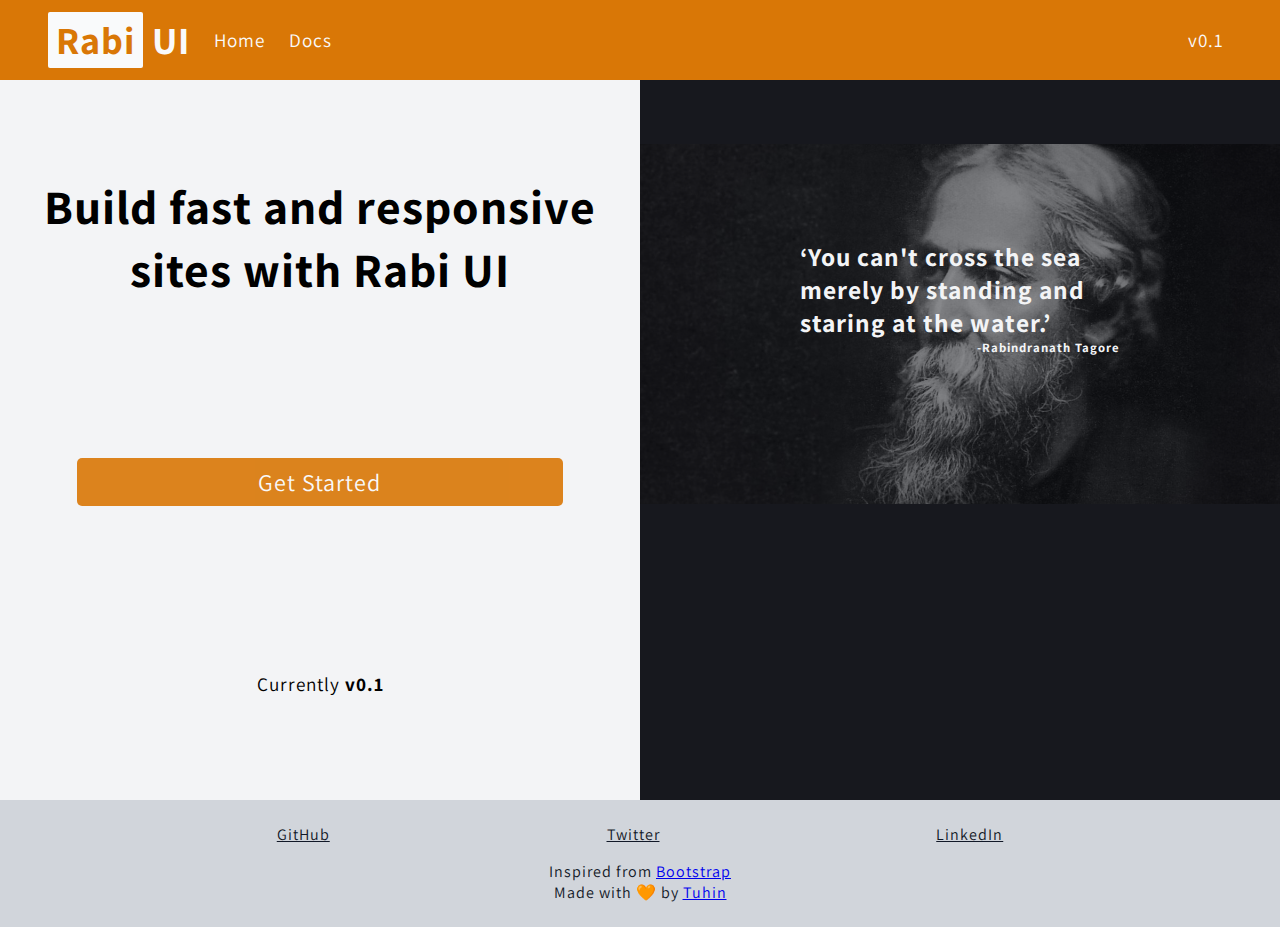
==== index.html @ ff7291e4 "style: styled all the components and added interaction" ====
<!DOCTYPE html>
<html lang="en">

<head>
  <meta charset="UTF-8">
  <meta http-equiv="X-UA-Compatible" content="IE=edge">
  <meta name="viewport" content="width=device-width, initial-scale=1.0">
  <link rel="stylesheet" href="https://cdn.jsdelivr.net/npm/bootstrap-icons@1.4.0/font/bootstrap-icons.css">
  <link rel="stylesheet" href="/css/docsite.css">
  <link rel="stylesheet" href="/css/rabiui.components.css">
  <link rel="stylesheet" href="/css/index.css">
  <title>Rabi UI</title>
</head>

<body>
  <div class="grid-row-main">
    <nav class="navbar fix-top">
      <div class="nav-left">
        <div class="nav-brand">
          <h1>
            <a class="brand-logo" href="/index.html"><span class="nav-highlight">Rabi</span> UI</a>
          </h1>
        </div>
        <div class="version-mobile">
          <p>v0.1</p>
        </div>
        <div id="nav-pills-mobile">
          <ul class="nav-links-mobile">
            <li class="link">
              <a href="/index.html">Home</a>
            </li>
            <li class="link">
              <a href="/docs/docs.html">Docs</a>
            </li>
          </ul>
        </div>
        <div id="nav-pills-desktop">
          <ul class="nav-links-desktop">
            <li class="link">
              <a href="/index.html">Home</a>
            </li>
            <li class="link">
              <a href="/docs/docs.html">Docs</a>
            </li>
          </ul>
        </div>
      </div>
      <div class="nav-right">
        <button id="nav-toggle"><i class="bi bi-list"></i></button>
        <div class="version-desktop">
          <p>v0.1</p>
        </div>
      </div>
    </nav>

    <header class="hero-header">
      <div class="hero">
        <img class="image" src="/images/rabindranath-tagore.jpg" alt="hero">
      </div>
      <div class="overlay-text">
        <h1>‘You can't cross the sea merely by standing and staring at the water.’</h1>
        <p>-Rabindranath Tagore</p>
      </div>
    </header>

    <div class="header-text">
      <h2>Build fast and responsive sites with Rabi UI</h2>
      <div class="btn links btn-desktop">
        <a href="/docs/docs.html">Get Started</a>
      </div>
      <p class="version-desktop">Currently <strong>v0.1</strong></p>
    </div>
    <div class="get-started">
      <div class="btn links">
        <a href="/docs/docs.html">Get Started</a>
      </div>
      <p>Currently <strong>v0.1</strong></p>
    </div>

    <div class="footer">
      <ul class="footer-pills">
        <li class="link">
          <a href="https://github.com/tuhindas30/rabiui-component-library">GitHub</a>
        </li>
        <li class="link">
          <a href="https://twitter.com/tuhindas30">Twitter</a>
        </li>
        <li class="link">
          <a href="https://linkedin.com/in/tuhindas30">LinkedIn</a>
        </li>
      </ul>
      <div class="footer-text">
        <p>
          Inspired from <a href="https://getbootstrap.com">Bootstrap</a>
        </p>
        <p>Made with 🧡 by <a href="https://tuhindas.netlify.app">Tuhin</a> </p>
      </div>
    </div>
  </div>
  <script src="/js/rabiui.js"></script>
</body>

</html>
---- css/docsite.css ----
@import url("https://fonts.googleapis.com/css2?family=Assistant:wght@300;500;700&display=swap");

* {
  margin: 0;
  padding: 0;
  box-sizing: border-box;
  letter-spacing: 1px;
  font-family: "Assistant", sans-serif;
}

html {
  scroll-behavior: smooth;
}

:root {
  --ff: "Assistant", sans-serif;
  --rb-primary: #d97706;
  --rb-very-light-grey: #f9fafb;
  --rb-light-grey: #f3f4f6;
  --rb-grey: #d1d5db;
  --rb-dark-grey: #6b7280;
  --rb-light-black: #111827;
  --rb-red: #dc2626;
}

body {
  background-color: var(--rb-light-grey);
}

/* Mobile Design */

/* Navbar */

.navbar {
  z-index: 10;
  display: flex;
  align-items: center;
  height: 4rem;
  justify-content: space-between;
  font-family: var(--ff);
  padding: 1.2rem 2rem;
  background-color: var(--rb-primary);
  color: var(--rb-very-light-grey);
}

.fix-top {
  position: fixed;
  top: 0;
  left: 0;
  right: 0;
}

.nav-left {
  display: flex;
  align-items: center;
}

.nav-brand {
  font-size: 1rem;
}

.brand-logo {
  text-decoration: none;
  color: var(--rb-very-light-grey);
}

.nav-highlight {
  padding: 0.2rem 0.5rem;
  border-radius: 2px;
  background-color: var(--rb-very-light-grey);
  color: var(--rb-primary);
}

.version-mobile {
  display: block;
  padding: 0.4rem;
  /* border: 1px solid black; */
}

#nav-toggle {
  display: block;
  background-color: transparent;
  border: 2px solid var(--rb-light-black);
  border-radius: 5px;
  color: var(--rb-very-light-grey);
  padding: 0.2rem 0.5rem;
  font-size: 1.2rem;
  cursor: pointer;
}

#nav-toggle:active {
  border-color: var(--rb-light-black);
  box-shadow: 0 0 0.2rem 1px var(--rb-light-black);
}

#nav-pills-mobile {
  position: fixed;
  z-index: 2;
  top: 4rem;
  left: 0;
  right: 0;
  display: none;
  font-size: 1.5rem;
  /* border: 1px solid black; */
}

.nav-links-mobile {
  display: flex;
  flex-direction: column;
  align-items: center;
  justify-content: space-evenly;
  list-style: none;
  height: 100vh;
  background-color: var(--rb-primary);
  /* border: 1px solid black; */
}

.nav-links-mobile .link a {
  text-decoration: none;
  color: var(--rb-very-light-grey);
}

/* Search mobile */

.search-mobile {
  margin-top: 4rem;
  padding: 0.5rem;
  text-align: center;
  border-bottom: 1px solid var(--rb-grey);
}

.search-mobile input {
  font-family: var(--ff);
  padding: 0.5rem;
  font-size: 1.1rem;
  width: 60%;
  outline: none;
  background-color: var(--rb-light-grey);
  border: 2px solid var(--rb-primary);
  border-radius: 5px;
}

.search-mobile input:focus {
  border-color: var(--rb-primary);
  box-shadow: 0 0 0.2rem 1px var(--rb-primary);
}

.search-mobile .search-button {
  background-color: transparent;
  border: 2px solid var(--rb-primary);
  border-radius: 5px;
  color: var(--rb-very-light-grey);
  background-color: var(--rb-primary);
  padding: 0.5rem 0.7rem;
  margin-left: 0.2rem;
  font-size: 1.1rem;
  cursor: pointer;
}

.search-button:active {
  border-color: var(--rb-primary);
  box-shadow: 0 0 0.2rem 1px var(--rb-primary);
}

.documentation {
  display: block;
  max-width: 100%;
  color: var(--rb-light-black);
}

.section {
  padding: 1rem 2rem;
}

.section .intro h1 {
  font-size: 2.5rem;
}

.section .intro p {
  font-size: 1.5rem;
  font-weight: 300;
  padding: 1rem 0;
}

.section h2,
.section h3 {
  padding: 1rem 0;
}

.section p {
  font-size: 1.2rem;
}

.section .text-container h1 {
  font-size: 2rem;
}

.section .text-container h2 {
  padding: 0;
  font-size: 1.5rem;
}

.section .text-container h3 {
  padding: 0;
}

.css-bash,
.js-bash,
.starter-template-bash,
.avatar-bash,
.alert-bash,
.badge-bash,
.badge-icon-bash,
.badge-avatar-bash,
.button-bash,
.card-badge-bash,
.card-dismiss-bash,
.card-overlay-bash,
.card-text-bash,
.card-horizontal-bash,
.card-shadow-bash,
.image-responsive-bash,
.image-round-bash,
.textbox-bash,
.validation-bash,
.list-bash,
.navigation-bash,
.modal-bash,
.ratings-bash,
.text-bash,
.toast-bash {
  overflow: auto;
}

iframe {
  margin-top: 1rem;
  border: 0;
  transform: scale(1);
  overflow: hidden;
}

.css-bash iframe {
  width: 740px;
  height: 105px;
}

.js-bash iframe {
  width: 510px;
  height: 125px;
}

.starter-template-bash iframe {
  width: 790px;
  height: 430px;
}

.avatar-bash iframe {
  width: 690px;
  height: 344px;
}

.alert-bash iframe {
  width: 410px;
  height: 500px;
}

.badge-bash iframe {
  width: 445px;
  height: 140px;
}

.badge-icon-bash iframe {
  width: 333px;
  height: 250px;
}

.badge-avatar-bash iframe {
  width: 750px;
  height: 430px;
}

.button-bash iframe {
  width: 450px;
  height: 300px;
}

.card-badge-bash iframe {
  width: 730px;
  height: 290px;
}

.card-dismiss-bash iframe {
  width: 700px;
  height: 340px;
}

.card-overlay-bash iframe {
  width: 800px;
  height: 320px;
}

.card-text-bash iframe {
  width: 750px;
  height: 375px;
}

.card-horizontal-bash iframe {
  width: 700px;
  height: 308px;
}

.card-shadow-bash iframe {
  width: 690px;
  height: 272px;
}

.image-responsive-bash iframe {
  width: 540px;
  height: 128px;
}

.image-round-bash iframe {
  width: 590px;
  height: 128px;
}

.textbox-bash iframe {
  width: 415px;
  height: 146px;
}

.validation-bash iframe {
  width: 560px;
  height: 902px;
}

.list-bash iframe {
  width: 760px;
  height: 540px;
}

.navigation-bash iframe {
  width: 520px;
  height: 800px;
}

.modal-bash iframe {
  width: 600px;
  height: 360px;
}

.ratings-bash iframe {
  width: 350px;
  height: 416px;
}

.text-bash iframe {
  width: 550px;
  height: 230px;
}

.toast-bash iframe {
  width: 603px;
  height: 150px;
}

.avatar-container {
  display: flex;
  flex-wrap: wrap;
  padding: 1rem 0;
}

.alert-container {
  display: flex;
  flex-direction: column;
}

.badge-container {
  display: flex;
  justify-content: space-evenly;
  flex-wrap: wrap;
  padding: 1rem 0;
}

.badge-icon-container {
  display: flex;
  justify-content: space-around;
  padding: 1rem 0;
  font-size: 3rem;
}

.btn-container {
  display: flex;
  justify-content: space-around;
  flex-wrap: wrap;
}

.footer {
  display: flex;
  flex-direction: column;
  align-items: center;
  text-align: center;
  justify-content: space-between;
  padding: 1rem 0;
  color: var(--rb-light-black);
  background-color: var(--rb-grey);
}

.footer-pills {
  display: flex;
  width: 100%;
  justify-content: space-evenly;
  list-style: none;
  padding: 0.5rem 0;
}

.footer-pills .link a {
  color: var(--rb-light-black);
}

.footer-text {
  padding: 0.5rem 0;
}

/* Disable desktop */

.version-desktop {
  display: none;
}

#nav-links-desktop {
  display: none;
}

.nav-links-desktop {
  display: none;
}

.search-desktop {
  display: none;
}

.sidebar {
  display: none;
}

.grid-row {
  display: block;
}

/* Desktop version */

@media screen and (min-width: 768px) {
  /* Grid Layout */

  .navbar {
    grid-area: nav;
    height: 80px;
    padding: 1.2rem 2rem;
  }

  .sidebar {
    grid-area: sidebar;
    display: block;
    position: fixed;
    top: 4rem;
    left: 0;
    width: 20vw;
    height: 66vh;
    overflow: auto;
    padding: 2rem 0;
    font-size: 1.2rem;
    font-weight: 600;
    font-family: var(--ff);
    background-color: var(--rb-light-grey);
    border-right: 1px solid var(--rb-grey);
  }

  .documentation {
    grid-area: doc;
    display: flex;
    flex-direction: column;
    justify-content: space-between;
    color: var(--rb-light-black);
    max-width: 90%;
    margin: 5rem auto;
  }

  .footer {
    grid-area: footer;
    z-index: 9;
  }

  .grid-row {
    display: grid;
    grid-template-columns: 20vw 1fr;
    grid-template-areas:
      "nav nav "
      "sidebar doc"
      "footer footer";
  }

  /* Navbar left */

  .nav-brand {
    font-size: 1.2rem;
  }

  #nav-links-desktop {
    display: block;
  }

  .nav-links-desktop {
    display: flex;
    height: auto;
    list-style: none;
    font-size: 1.2rem;
  }

  .nav-links-desktop .link {
    padding-left: 1.5rem;
    font-size: 1.2rem;
  }

  .nav-links-desktop .link a {
    text-decoration: none;
    color: var(--rb-very-light-grey);
  }

  /* Navbar Right */

  .nav-right {
    display: flex;
    align-items: center;
    justify-content: space-between;
    flex-basis: 40%;
  }

  .search-desktop {
    display: block;
    width: 100%;
  }

  .search-desktop input {
    padding: 0.5rem;
    font-size: 1.1rem;
    width: 60%;
    outline: none;
    background-color: var(--rb-light-grey);
    border: 2px solid var(--rb-light-black);
    border-radius: 5px;
  }

  .search-desktop input:focus {
    border-color: var(--rb-light-black);
    box-shadow: 0 0 0.5rem 2px var(--rb-light-black);
  }

  .search-desktop .search-button {
    background-color: transparent;
    border: 2px solid var(--rb-light-black);
    border-radius: 5px;
    color: var(--rb-very-light-grey);
    padding: 8px 0.7rem;
    margin-left: 0.2rem;
    font-size: 1.1rem;
    cursor: pointer;
  }

  .search-desktop .search-button:active {
    border-color: var(--rb-light-black);
    box-shadow: 0 0 0.5rem 2px var(--rb-light-black);
  }

  .version-desktop {
    display: block;
    font-size: 1.2rem;
    padding: 0.5rem;
    /* border: 1px solid black; */
  }

  /* Sidebar */

  .sidenav-pills {
    list-style: none;
  }

  .sidenav-pills .link a {
    text-decoration: none;
    display: block;
    padding: 0.5rem 0 0.5rem 3rem;
    color: var(--rb-light-black);
  }

  .sidenav-pills .link a:hover {
    color: var(--rb-primary);
  }

  .section {
    padding: 1.5rem 2rem;
  }

  .section .intro h1 {
    font-size: 3rem;
  }

  .section .intro p {
    font-size: 2rem;
    font-weight: 300;
  }

  .section .text-container h1 {
    font-size: 2rem;
  }

  .section .text-container h2 {
    padding: 0;
    font-size: 1.5rem;
  }

  .section .text-container h3 {
    padding: 0;
  }

  /* Disbling mobile */

  #nav-toggle {
    display: none;
  }

  .nav-links-mobile {
    display: none;
  }

  .search-mobile {
    display: none;
  }

  .version-mobile {
    display: none;
  }
}
---- css/rabiui.components.css ----
@import "/css/avatar.css";
@import "/css/alert.css";
@import "/css/badge.css";
@import "/css/button.css";
@import "/css/card.css";
@import "/css/images.css";
@import "/css/inputs.css";
@import "/css/lists.css";
@import "/css/navigation.css";
@import "/css/modal.css";
@import "/css/ratings.css";
@import "/css/slider.css";
@import "/css/grid.css";
@import "/css/toast.css";
---- css/index.css ----
@import url("https://fonts.googleapis.com/css2?family=Assistant:wght@300;500;700&display=swap");

* {
  margin: 0;
  padding: 0;
  box-sizing: border-box;
  letter-spacing: 1px;
  font-family: "Assistant", sans-serif;
}

:root {
  --ff: "Assistant", sans-serif;
  --rb-primary: #d97706;
  --rb-very-light-grey: #f9fafb;
  --rb-light-grey: #f3f4f6;
  --rb-grey: #d1d5db;
  --rb-dark-grey: #6b7280;
  --rb-light-black: #111827;
  --rb-black: #17181e;
  --rb-red: #dc2626;
}

html {
  scroll-behavior: smooth;
}

body {
  background-color: var(--rb-light-grey);
}

/* Mobile Design */

/* Navbar */

.navbar {
  z-index: 10;
  display: flex;
  align-items: center;
  height: 4rem;
  justify-content: space-between;
  font-family: var(--ff);
  padding: 1.2rem 3rem;
  background-color: var(--rb-primary);
  color: var(--rb-very-light-grey);
}

.fix-top {
  position: fixed;
  top: 0;
  left: 0;
  right: 0;
}

.nav-left {
  display: flex;
  align-items: center;
}

.nav-brand {
  font-size: 1rem;
}

.brand-logo {
  text-decoration: none;
  color: var(--rb-very-light-grey);
}

.nav-highlight {
  padding: 0.2rem 0.5rem;
  border-radius: 2px;
  background-color: var(--rb-very-light-grey);
  color: var(--rb-primary);
}

.version-mobile {
  display: block;
  padding: 0.4rem;
}

#nav-toggle {
  display: block;
  background-color: transparent;
  border: 2px solid var(--rb-light-black);
  border-radius: 5px;
  color: var(--rb-very-light-grey);
  padding: 0.2rem 0.5rem;
  font-size: 1.2rem;
  cursor: pointer;
}

#nav-toggle:active {
  border-color: var(--rb-light-black);
  box-shadow: 0 0 0.2rem 1px var(--rb-light-black);
}

#nav-pills-mobile {
  position: fixed;
  z-index: 2;
  top: 4rem;
  left: 0;
  right: 0;
  display: none;
  font-size: 1.5rem;
}

.nav-links-mobile {
  display: flex;
  flex-direction: column;
  align-items: center;
  justify-content: space-evenly;
  list-style: none;
  height: 100vh;
  background-color: var(--rb-primary);
}

.nav-links-mobile .link a {
  text-decoration: none;
  color: var(--rb-very-light-grey);
}

.hero-header {
  position: relative;
}

.hero {
  margin-top: 4rem;
  opacity: 0.5;
}

.hero-header .overlay-text {
  position: absolute;
  top: 2rem;
  right: 2rem;
  bottom: 2rem;
  left: 2rem;
  font-size: 0.8rem;
  font-weight: bold;
  color: var(--rb-light-black);
}

.overlay-text p {
  text-align: right;
}

.header-text {
  padding: 1rem;
  text-align: center;
}

.header-text h2 {
  font-size: 2.5rem;
}

.grid-row-main {
  display: block;
}

.grid-row-main .btn.links {
  width: 80%;
  display: block;
  margin: 0 auto;
  font-size: 1.5rem;
}

.get-started {
  padding: 1rem 0;
  text-align: center;
}

.footer {
  display: flex;
  flex-direction: column;
  align-items: center;
  text-align: center;
  justify-content: space-between;
  padding: 1rem 0;
  color: var(--rb-light-black);
  background-color: var(--rb-grey);
}

.footer-pills {
  display: flex;
  width: 100%;
  justify-content: space-evenly;
  list-style: none;
  padding: 0.5rem 0;
}

.footer-pills .link a {
  color: var(--rb-light-black);
}

.footer-text {
  padding: 0.5rem 0;
}

/* Disable desktop */

.version-desktop {
  display: none;
}

#nav-links-desktop {
  display: none;
}

.nav-links-desktop {
  display: none;
}

.btn.links.btn-desktop {
  display: none;
}

/* Desktop version */

@media screen and (min-width: 768px) {
  /* Grid Layout */

  .navbar {
    grid-area: nav;
    height: 80px;
    padding: 1.2rem 3rem;
  }

  .hero-header {
    grid-area: header;
    margin-top: 5rem;
    height: 80vh;
    background-color: var(--rb-black);
  }

  .header-text {
    grid-area: ht;
    margin-top: 5rem;
    display: flex;
    flex-direction: column;
    justify-content: space-around;
    align-items: center;
  }

  .footer {
    grid-area: footer;
    z-index: 9;
  }

  .grid-row-main {
    display: grid;
    grid-template-columns: 1fr 1fr;
    grid-template-areas:
      "nav nav"
      "ht header"
      "footer footer";
  }

  .hero-header .overlay-text {
    top: 10rem;
    right: 10rem;
    bottom: 10rem;
    left: 10rem;
    color: var(--rb-light-grey);
  }

  .hero {
    display: flex;
    align-items: center;
  }

  /* Navbar left */

  .nav-brand {
    font-size: 1.2rem;
  }

  #nav-links-desktop {
    display: block;
  }

  .nav-links-desktop {
    display: flex;
    height: auto;
    list-style: none;
    font-size: 1.2rem;
  }

  .nav-links-desktop .link {
    padding-left: 1.5rem;
    font-size: 1.2rem;
  }

  .nav-links-desktop .link a {
    text-decoration: none;
    color: var(--rb-very-light-grey);
  }

  /* Navbar Right */

  .nav-right {
    display: flex;
    align-items: center;
    justify-content: flex-end;
  }

  .version-desktop {
    display: block;
  }

  .header-text h2 {
    font-size: 3rem;
  }

  .btn.links.btn-desktop {
    display: block;
    width: 80%;
    font-size: 1.5rem;
  }

  /* Disbling mobile */

  #nav-toggle {
    display: none;
  }

  .nav-links-mobile {
    display: none;
  }

  .version-mobile {
    display: none;
  }

  .get-started {
    display: none;
  }
}
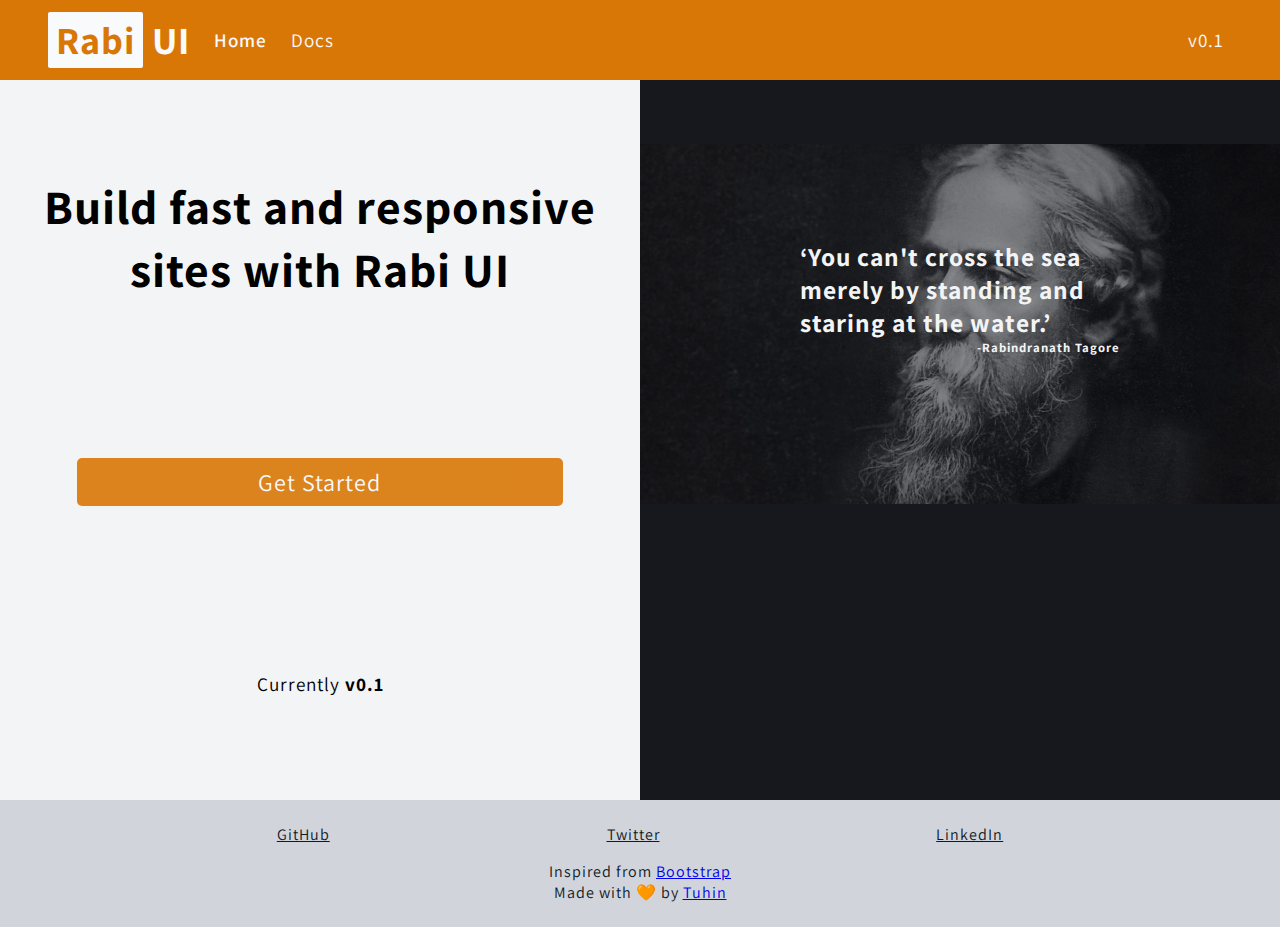
==== commit cf126463: "style: styled icons, active nav-links, optimization" ====
--- a/index.html
+++ b/index.html
@@ -6,10 +6,11 @@
   <meta http-equiv="X-UA-Compatible" content="IE=edge">
   <meta name="viewport" content="width=device-width, initial-scale=1.0">
   <link rel="stylesheet" href="https://cdn.jsdelivr.net/npm/bootstrap-icons@1.4.0/font/bootstrap-icons.css">
-  <link rel="stylesheet" href="/css/docsite.css">
+  <link rel="stylesheet" href="/css/docs.css">
   <link rel="stylesheet" href="/css/rabiui.components.css">
   <link rel="stylesheet" href="/css/index.css">
   <title>Rabi UI</title>
+  <link rel="shortcut icon" href="/images/favicon.ico" type="image/x-icon">
 </head>
 
 <body>
@@ -26,7 +27,7 @@
         </div>
         <div id="nav-pills-mobile">
           <ul class="nav-links-mobile">
-            <li class="link">
+            <li class="link active-mobile">
               <a href="/index.html">Home</a>
             </li>
             <li class="link">
@@ -36,7 +37,7 @@
         </div>
         <div id="nav-pills-desktop">
           <ul class="nav-links-desktop">
-            <li class="link">
+            <li class="link active-desktop">
               <a href="/index.html">Home</a>
             </li>
             <li class="link">
--- a/css/docs.css
+++ b/css/docs.css
@@ -0,0 +1,624 @@
+html {
+  scroll-behavior: smooth;
+}
+
+body {
+  background-color: var(--rb-light-grey);
+}
+
+.active-desktop {
+  font-weight: 600;
+  font-size: 1.3rem;
+}
+
+.active-mobile {
+  font-weight: 600;
+  font-size: 1.6rem;
+}
+
+/* Mobile Design */
+
+/* Navbar */
+
+.navbar {
+  z-index: 10;
+  display: flex;
+  align-items: center;
+  height: 4rem;
+  justify-content: space-between;
+  padding: 1.2rem 2rem;
+  background-color: var(--rb-primary);
+  color: var(--rb-very-light-grey);
+}
+
+.fix-top {
+  position: fixed;
+  top: 0;
+  left: 0;
+  right: 0;
+}
+
+.nav-left {
+  display: flex;
+  align-items: center;
+}
+
+.nav-brand {
+  font-size: 1rem;
+}
+
+.brand-logo {
+  text-decoration: none;
+  color: var(--rb-very-light-grey);
+}
+
+.nav-highlight {
+  padding: 0.2rem 0.5rem;
+  border-radius: 2px;
+  background-color: var(--rb-very-light-grey);
+  color: var(--rb-primary);
+}
+
+.version-mobile {
+  display: block;
+  padding: 0.4rem;
+  /* border: 1px solid black; */
+}
+
+#nav-toggle {
+  display: block;
+  background-color: transparent;
+  border: 2px solid var(--rb-light-black);
+  border-radius: 5px;
+  color: var(--rb-very-light-grey);
+  padding: 0.2rem 0.5rem;
+  font-size: 1.2rem;
+  cursor: pointer;
+}
+
+#nav-toggle:active {
+  border-color: var(--rb-light-black);
+  box-shadow: 0 0 0.2rem 1px var(--rb-light-black);
+}
+
+#nav-pills-mobile {
+  position: fixed;
+  z-index: 2;
+  top: 4rem;
+  left: 0;
+  right: 0;
+  display: none;
+  font-size: 1.5rem;
+}
+
+.nav-links-mobile {
+  display: flex;
+  flex-direction: column;
+  align-items: center;
+  justify-content: space-evenly;
+  list-style: none;
+  height: 100vh;
+  background-color: var(--rb-primary);
+}
+
+.nav-links-mobile .link a {
+  text-decoration: none;
+  color: var(--rb-very-light-grey);
+}
+
+/* Search mobile */
+
+.search-mobile {
+  margin-top: 4rem;
+  padding: 0.5rem;
+  text-align: center;
+  border-bottom: 1px solid var(--rb-grey);
+}
+
+.search-mobile input {
+  padding: 0.5rem;
+  font-size: 1.1rem;
+  width: 60%;
+  outline: none;
+  background-color: var(--rb-light-grey);
+  border: 2px solid var(--rb-primary);
+  border-radius: 5px;
+}
+
+.search-mobile input:focus {
+  border-color: var(--rb-primary);
+  box-shadow: 0 0 0.2rem 1px var(--rb-primary);
+}
+
+.search-mobile .search-button {
+  background-color: transparent;
+  border: 2px solid var(--rb-primary);
+  border-radius: 5px;
+  color: var(--rb-very-light-grey);
+  background-color: var(--rb-primary);
+  padding: 0.5rem 0.7rem;
+  margin-left: 0.2rem;
+  font-size: 1.1rem;
+  cursor: pointer;
+}
+
+.search-button:active {
+  border-color: var(--rb-primary);
+  box-shadow: 0 0 0.2rem 1px var(--rb-primary);
+}
+
+.documentation {
+  display: block;
+  max-width: 100%;
+  color: var(--rb-light-black);
+}
+
+.section {
+  padding: 1rem 2rem;
+}
+
+.section .intro h1 {
+  font-size: 2.5rem;
+}
+
+.section .intro p {
+  font-size: 1.5rem;
+  font-weight: 300;
+  padding: 1rem 0;
+}
+
+.section h2,
+.section h3 {
+  padding: 1rem 0;
+}
+
+.section p {
+  font-size: 1.2rem;
+}
+
+.section .text-container h1 {
+  font-size: 2rem;
+}
+
+.section .text-container h2 {
+  padding: 0;
+  font-size: 1.5rem;
+}
+
+.section .text-container h3 {
+  padding: 0;
+}
+
+.css-bash,
+.js-bash,
+.starter-template-bash,
+.avatar-bash,
+.alert-bash,
+.badge-bash,
+.badge-icon-bash,
+.badge-avatar-bash,
+.button-bash,
+.card-badge-bash,
+.card-dismiss-bash,
+.card-overlay-bash,
+.card-text-bash,
+.card-horizontal-bash,
+.card-shadow-bash,
+.image-responsive-bash,
+.image-round-bash,
+.textbox-bash,
+.validation-bash,
+.list-bash,
+.navigation-bash,
+.modal-bash,
+.ratings-bash,
+.text-bash,
+.toast-bash {
+  overflow: auto;
+}
+
+iframe {
+  margin-top: 1rem;
+  border: 0;
+  transform: scale(1);
+  overflow: hidden;
+}
+
+.css-bash iframe {
+  width: 740px;
+  height: 105px;
+}
+
+.js-bash iframe {
+  width: 510px;
+  height: 125px;
+}
+
+.starter-template-bash iframe {
+  width: 790px;
+  height: 430px;
+}
+
+.avatar-bash iframe {
+  width: 690px;
+  height: 344px;
+}
+
+.alert-bash iframe {
+  width: 410px;
+  height: 500px;
+}
+
+.badge-bash iframe {
+  width: 445px;
+  height: 140px;
+}
+
+.badge-icon-bash iframe {
+  width: 333px;
+  height: 250px;
+}
+
+.badge-avatar-bash iframe {
+  width: 750px;
+  height: 430px;
+}
+
+.button-bash iframe {
+  width: 450px;
+  height: 300px;
+}
+
+.card-badge-bash iframe {
+  width: 730px;
+  height: 290px;
+}
+
+.card-dismiss-bash iframe {
+  width: 700px;
+  height: 340px;
+}
+
+.card-overlay-bash iframe {
+  width: 800px;
+  height: 320px;
+}
+
+.card-text-bash iframe {
+  width: 750px;
+  height: 375px;
+}
+
+.card-horizontal-bash iframe {
+  width: 700px;
+  height: 308px;
+}
+
+.card-shadow-bash iframe {
+  width: 690px;
+  height: 272px;
+}
+
+.image-responsive-bash iframe {
+  width: 540px;
+  height: 128px;
+}
+
+.image-round-bash iframe {
+  width: 590px;
+  height: 128px;
+}
+
+.textbox-bash iframe {
+  width: 415px;
+  height: 146px;
+}
+
+.validation-bash iframe {
+  width: 560px;
+  height: 902px;
+}
+
+.list-bash iframe {
+  width: 760px;
+  height: 540px;
+}
+
+.navigation-bash iframe {
+  width: 520px;
+  height: 800px;
+}
+
+.modal-bash iframe {
+  width: 600px;
+  height: 360px;
+}
+
+.ratings-bash iframe {
+  width: 350px;
+  height: 416px;
+}
+
+.text-bash iframe {
+  width: 550px;
+  height: 230px;
+}
+
+.toast-bash iframe {
+  width: 603px;
+  height: 150px;
+}
+
+.avatar-container {
+  display: flex;
+  flex-wrap: wrap;
+  padding: 1rem 0;
+}
+
+.alert-container {
+  display: flex;
+  flex-direction: column;
+}
+
+.badge-container {
+  display: flex;
+  justify-content: space-evenly;
+  flex-wrap: wrap;
+  padding: 1rem 0;
+}
+
+.badge-icon-container {
+  display: flex;
+  justify-content: space-around;
+  padding: 1rem 0;
+  font-size: 3rem;
+}
+
+.btn-container {
+  display: flex;
+  justify-content: space-around;
+  flex-wrap: wrap;
+}
+
+.footer {
+  display: flex;
+  flex-direction: column;
+  align-items: center;
+  text-align: center;
+  justify-content: space-between;
+  padding: 1rem 0;
+  color: var(--rb-light-black);
+  background-color: var(--rb-grey);
+}
+
+.footer-pills {
+  display: flex;
+  width: 100%;
+  justify-content: space-evenly;
+  list-style: none;
+  padding: 0.5rem 0;
+}
+
+.footer-pills .link a {
+  color: var(--rb-light-black);
+}
+
+.footer-text {
+  padding: 0.5rem 0;
+}
+
+/* Disable desktop */
+
+.version-desktop {
+  display: none;
+}
+
+#nav-links-desktop {
+  display: none;
+}
+
+.nav-links-desktop {
+  display: none;
+}
+
+.search-desktop {
+  display: none;
+}
+
+.sidebar {
+  display: none;
+}
+
+.grid-row {
+  display: block;
+}
+
+/* Desktop version */
+
+@media screen and (min-width: 768px) {
+  /* Grid Layout */
+
+  .navbar {
+    grid-area: nav;
+    height: 80px;
+    padding: 1.2rem 3rem;
+  }
+
+  .sidebar {
+    grid-area: sidebar;
+    display: block;
+    position: fixed;
+    top: 4rem;
+    left: 0;
+    width: 20vw;
+    height: 66vh;
+    overflow: auto;
+    padding: 2rem 0;
+    font-size: 1.2rem;
+    font-weight: 600;
+    background-color: var(--rb-light-grey);
+    border-right: 1px solid var(--rb-grey);
+  }
+
+  .documentation {
+    grid-area: doc;
+    display: flex;
+    flex-direction: column;
+    justify-content: space-between;
+    color: var(--rb-light-black);
+    max-width: 90%;
+    margin: 5rem auto;
+  }
+
+  .footer {
+    grid-area: footer;
+    z-index: 9;
+  }
+
+  .grid-row {
+    display: grid;
+    grid-template-columns: 20vw 1fr;
+    grid-template-areas:
+      "nav nav "
+      "sidebar doc"
+      "footer footer";
+  }
+
+  /* Navbar left */
+
+  .nav-brand {
+    font-size: 1.2rem;
+  }
+
+  #nav-links-desktop {
+    display: block;
+  }
+
+  .nav-links-desktop {
+    display: flex;
+    height: auto;
+    list-style: none;
+    font-size: 1.2rem;
+  }
+
+  .nav-links-desktop .link {
+    padding-left: 1.5rem;
+  }
+
+  .nav-links-desktop .link a {
+    text-decoration: none;
+    color: var(--rb-very-light-grey);
+  }
+
+  /* Navbar Right */
+
+  .nav-right {
+    display: flex;
+    align-items: center;
+    justify-content: space-between;
+    flex-basis: 40%;
+  }
+
+  .search-desktop {
+    display: block;
+    width: 100%;
+  }
+
+  .search-desktop input {
+    padding: 0.5rem;
+    font-size: 1.1rem;
+    width: 60%;
+    outline: none;
+    border: none;
+    background-color: var(--rb-light-grey);
+    border-radius: 5px;
+  }
+
+  .search-desktop input:focus {
+    border-color: var(--rb-light-black);
+    box-shadow: 0 0 0.5rem 2px var(--rb-light-black);
+  }
+
+  .search-desktop .search-button {
+    background-color: transparent;
+    border: none;
+    border-radius: 5px;
+    color: var(--rb-very-light-grey);
+    padding: 8px 0.7rem;
+    margin-left: 0.2rem;
+    font-size: 1.1rem;
+    cursor: pointer;
+  }
+
+  .search-desktop .search-button:active {
+    border-color: var(--rb-light-black);
+    box-shadow: 0 0 0.5rem 2px var(--rb-light-black);
+  }
+
+  .version-desktop {
+    display: block;
+    font-size: 1.2rem;
+    padding: 0.5rem;
+  }
+
+  /* Sidebar */
+
+  .sidenav-pills {
+    list-style: none;
+  }
+
+  .sidenav-pills .link a {
+    text-decoration: none;
+    display: block;
+    padding: 0.5rem 0 0.5rem 3rem;
+    color: var(--rb-light-black);
+  }
+
+  .sidenav-pills .link a:hover {
+    color: var(--rb-primary);
+  }
+
+  .section {
+    padding: 1.5rem 2rem;
+  }
+
+  .section .intro h1 {
+    font-size: 3rem;
+  }
+
+  .section .intro p {
+    font-size: 2rem;
+    font-weight: 300;
+  }
+
+  .section .text-container h1 {
+    font-size: 2rem;
+  }
+
+  .section .text-container h2 {
+    padding: 0;
+    font-size: 1.5rem;
+  }
+
+  .section .text-container h3 {
+    padding: 0;
+  }
+
+  /* Disbling mobile */
+
+  #nav-toggle {
+    display: none;
+  }
+
+  .nav-links-mobile {
+    display: none;
+  }
+
+  .search-mobile {
+    display: none;
+  }
+
+  .version-mobile {
+    display: none;
+  }
+}
--- a/css/rabiui.components.css
+++ b/css/rabiui.components.css
@@ -1,3 +1,4 @@
+@import url("https://fonts.googleapis.com/css2?family=Assistant:wght@300;500;700&display=swap");
 @import "/css/avatar.css";
 @import "/css/alert.css";
 @import "/css/badge.css";
@@ -12,3 +13,28 @@
 @import "/css/slider.css";
 @import "/css/grid.css";
 @import "/css/toast.css";
+
+* {
+  margin: 0;
+  padding: 0;
+  box-sizing: border-box;
+  letter-spacing: 1px;
+  font-family: "Assistant", sans-serif;
+}
+
+:root {
+  --rb-primary: #d97706;
+  --rb-very-light-grey: #f9fafb;
+  --rb-light-grey: #f3f4f6;
+  --rb-grey: #d1d5db;
+  --rb-dark-grey: #9ca3af;
+  --rb-light-black: #111827;
+  --rb-black: #17181e;
+  --rb-light-red: #ef4444;
+  --rb-red: #dc2626;
+  --rb-primary: #d97706;
+  --rb-green: #10b981;
+  --rb-dark-green: #064e3b;
+  --rb-yellow: #fbbf24;
+  --rb-light-black-shadow: rgb(17, 24, 39, 0.5);
+}
--- a/css/index.css
+++ b/css/index.css
@@ -1,31 +1,19 @@
-@import url("https://fonts.googleapis.com/css2?family=Assistant:wght@300;500;700&display=swap");
-
-* {
-  margin: 0;
-  padding: 0;
-  box-sizing: border-box;
-  letter-spacing: 1px;
-  font-family: "Assistant", sans-serif;
-}
-
-:root {
-  --ff: "Assistant", sans-serif;
-  --rb-primary: #d97706;
-  --rb-very-light-grey: #f9fafb;
-  --rb-light-grey: #f3f4f6;
-  --rb-grey: #d1d5db;
-  --rb-dark-grey: #6b7280;
-  --rb-light-black: #111827;
-  --rb-black: #17181e;
-  --rb-red: #dc2626;
-}
-
 html {
   scroll-behavior: smooth;
 }
 
 body {
   background-color: var(--rb-light-grey);
+}
+
+.active-mobile {
+  font-weight: 600;
+  font-size: 1.6rem;
+}
+
+.active-desktop {
+  font-weight: 600;
+  font-size: 1.3rem;
 }
 
 /* Mobile Design */
@@ -38,8 +26,7 @@
   align-items: center;
   height: 4rem;
   justify-content: space-between;
-  font-family: var(--ff);
-  padding: 1.2rem 3rem;
+  padding: 1.2rem 2rem;
   background-color: var(--rb-primary);
   color: var(--rb-very-light-grey);
 }
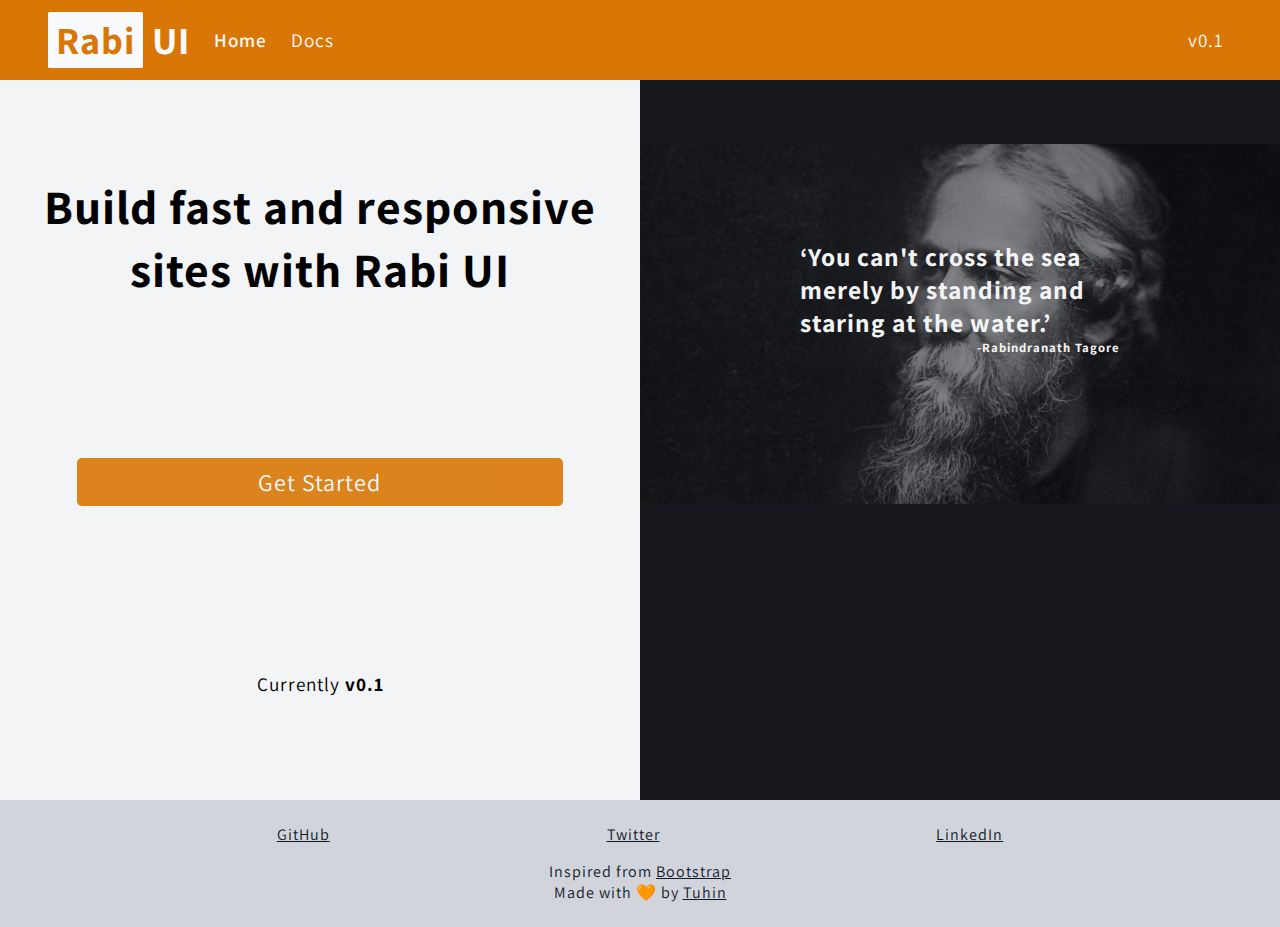
==== commit 05619986: "style: fixed units, removed commented code" ====
--- a/index.html
+++ b/index.html
@@ -81,20 +81,20 @@
     <div class="footer">
       <ul class="footer-pills">
         <li class="link">
-          <a href="https://github.com/tuhindas30/rabiui-component-library">GitHub</a>
+          <a href="https://github.com/tuhindas30/rabiui-component-library" target="_blank">GitHub</a>
         </li>
         <li class="link">
-          <a href="https://twitter.com/tuhindas30">Twitter</a>
+          <a href="https://twitter.com/tuhindas30" target="_blank">Twitter</a>
         </li>
         <li class="link">
-          <a href="https://linkedin.com/in/tuhindas30">LinkedIn</a>
+          <a href="https://linkedin.com/in/tuhindas30" target="_blank">LinkedIn</a>
         </li>
       </ul>
       <div class="footer-text">
         <p>
-          Inspired from <a href="https://getbootstrap.com">Bootstrap</a>
+          Inspired from <a href="https://getbootstrap.com" target="_blank">Bootstrap</a>
         </p>
-        <p>Made with 🧡 by <a href="https://tuhindas.netlify.app">Tuhin</a> </p>
+        <p>Made with 🧡 by <a href="https://tuhindas.netlify.app" target="_blank">Tuhin</a> </p>
       </div>
     </div>
   </div>
--- a/css/docs.css
+++ b/css/docs.css
@@ -16,7 +16,7 @@
   font-size: 1.6rem;
 }
 
-/* Mobile Design */
+/* Mobile version */
 
 /* Navbar */
 
@@ -54,7 +54,7 @@
 
 .nav-highlight {
   padding: 0.2rem 0.5rem;
-  border-radius: 2px;
+  border-radius: 0.1rem;
   background-color: var(--rb-very-light-grey);
   color: var(--rb-primary);
 }
@@ -62,14 +62,13 @@
 .version-mobile {
   display: block;
   padding: 0.4rem;
-  /* border: 1px solid black; */
 }
 
 #nav-toggle {
   display: block;
   background-color: transparent;
-  border: 2px solid var(--rb-light-black);
-  border-radius: 5px;
+  border: 0.1rem solid var(--rb-light-black);
+  border-radius: 0.3rem;
   color: var(--rb-very-light-grey);
   padding: 0.2rem 0.5rem;
   font-size: 1.2rem;
@@ -121,8 +120,8 @@
   width: 60%;
   outline: none;
   background-color: var(--rb-light-grey);
-  border: 2px solid var(--rb-primary);
-  border-radius: 5px;
+  border: 0.1rem solid var(--rb-primary);
+  border-radius: 0.3rem;
 }
 
 .search-mobile input:focus {
@@ -132,8 +131,8 @@
 
 .search-mobile .search-button {
   background-color: transparent;
-  border: 2px solid var(--rb-primary);
-  border-radius: 5px;
+  border: 0.1rem solid var(--rb-primary);
+  border-radius: 0.3rem;
   color: var(--rb-very-light-grey);
   background-color: var(--rb-primary);
   padding: 0.5rem 0.7rem;
@@ -399,7 +398,8 @@
   padding: 0.5rem 0;
 }
 
-.footer-pills .link a {
+.footer-pills .link a,
+.footer-text a {
   color: var(--rb-light-black);
 }
 
@@ -440,7 +440,7 @@
 
   .navbar {
     grid-area: nav;
-    height: 80px;
+    height: 5rem;
     padding: 1.2rem 3rem;
   }
 
@@ -531,20 +531,20 @@
     outline: none;
     border: none;
     background-color: var(--rb-light-grey);
-    border-radius: 5px;
+    border-radius: 0.3rem;
   }
 
   .search-desktop input:focus {
     border-color: var(--rb-light-black);
-    box-shadow: 0 0 0.5rem 2px var(--rb-light-black);
+    box-shadow: 0 0 0.5rem 0.1rem var(--rb-light-black);
   }
 
   .search-desktop .search-button {
     background-color: transparent;
     border: none;
-    border-radius: 5px;
+    border-radius: 0.3rem;
     color: var(--rb-very-light-grey);
-    padding: 8px 0.7rem;
+    padding: 0.5rem 0.7rem;
     margin-left: 0.2rem;
     font-size: 1.1rem;
     cursor: pointer;
@@ -552,7 +552,7 @@
 
   .search-desktop .search-button:active {
     border-color: var(--rb-light-black);
-    box-shadow: 0 0 0.5rem 2px var(--rb-light-black);
+    box-shadow: 0 0 0.5rem 0.1rem var(--rb-light-black);
   }
 
   .version-desktop {
--- a/css/rabiui.components.css
+++ b/css/rabiui.components.css
@@ -33,8 +33,14 @@
   --rb-light-red: #ef4444;
   --rb-red: #dc2626;
   --rb-primary: #d97706;
+  --rb-very-dark-brown: #78350f;
   --rb-green: #10b981;
   --rb-dark-green: #064e3b;
+  --rb-very-dark-green: #064e3b;
   --rb-yellow: #fbbf24;
   --rb-light-black-shadow: rgb(17, 24, 39, 0.5);
+  --rb-primary-alert: rgb(217, 119, 6, 0.2);
+  --rb-secondary-alert: rgb(156, 163, 175, 0.2);
+  --rb-success-alert: rgb(16, 185, 129, 0.2);
+  --rb-warning-alert: rgb(251, 191, 36, 0.2);
 }
--- a/css/index.css
+++ b/css/index.css
@@ -16,7 +16,7 @@
   font-size: 1.3rem;
 }
 
-/* Mobile Design */
+/* Mobile version */
 
 /* Navbar */
 
@@ -54,7 +54,7 @@
 
 .nav-highlight {
   padding: 0.2rem 0.5rem;
-  border-radius: 2px;
+  border-radius: 0.1rem;
   background-color: var(--rb-very-light-grey);
   color: var(--rb-primary);
 }
@@ -67,8 +67,8 @@
 #nav-toggle {
   display: block;
   background-color: transparent;
-  border: 2px solid var(--rb-light-black);
-  border-radius: 5px;
+  border: 0.1rem solid var(--rb-light-black);
+  border-radius: 0.3rem;
   color: var(--rb-very-light-grey);
   padding: 0.2rem 0.5rem;
   font-size: 1.2rem;
@@ -173,7 +173,8 @@
   padding: 0.5rem 0;
 }
 
-.footer-pills .link a {
+.footer-pills .link a,
+.footer-text a {
   color: var(--rb-light-black);
 }
 
@@ -206,7 +207,7 @@
 
   .navbar {
     grid-area: nav;
-    height: 80px;
+    height: 5rem;
     padding: 1.2rem 3rem;
   }
 
